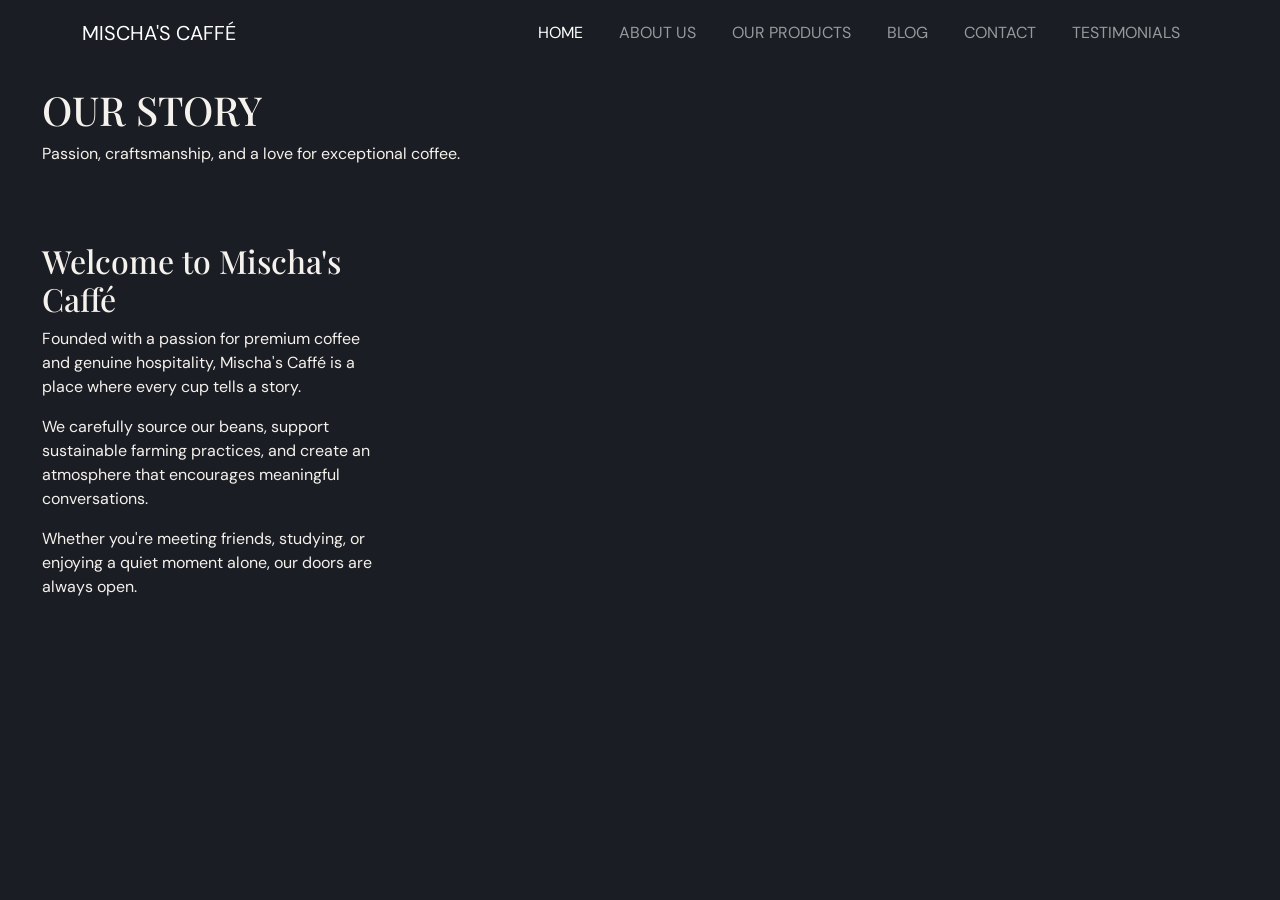
==== about.html @ a3e96513 "Added content to testimonials page" ====
<!DOCTYPE html>
<html lang="en">
    <head>
        <meta charset="UTF-8">
        <meta name="viewport" content="width=device-width, initial-scale=1.0">

        <link rel="preconnect" href="https://fonts.googleapis.com">
        <link rel="preconnect" href="https://fonts.gstatic.com" crossorigin>
        <link href="https://fonts.googleapis.com/css2?family=Playfair+Display:wght@400;500;600;700&family=DM+Sans:wght@300;400;500;700&display=swap" rel="stylesheet">

        <link href="https://cdn.jsdelivr.net/npm/bootstrap@5.3.7/dist/css/bootstrap.min.css" rel="stylesheet">

        <link rel="stylesheet" href="css/styles.css">

        <title>Mischa's Caffé</title>
    </head>
    <body>
        <nav class="navbar navbar-expand-lg navbar-dark">
            <div class="container">
                <a class="navbar-brand" href="index.html">MISCHA'S CAFFÉ</a>
                <button class="navbar-toggler" type="button" data-bs-toggle="collapse" data-bs-target="#navbarNav">
                    <span class="navbar-toggler-icon"></span>
                </button>

                <div class="collapse navbar-collapse" id="navbarNav">
                    <ul class="navbar-nav ms-auto">
                        <li class="toplinks">
                            <a class="nav-link active" href="index.html">HOME</a>
                        </li>
                        <li class="toplinks">
                            <a class="nav-link" href="about.html">ABOUT US</a>
                        </li>
                        <li class="toplinks">
                            <a class="nav-link" href="products.html">OUR PRODUCTS</a>
                        </li>
                        <li class="toplinks">
                            <a class="nav-link" href="blog.html">BLOG</a>
                        </li>
                        <li class="toplinks">
                            <a class="nav-link" href="contacts.html">CONTACT</a>
                        </li>
                        <li class="toplinks">
                            <a class="nav-link" href="testimonials.html".html">TESTIMONIALS</a>
                        </li>
                    </ul>
                </div>
            </div>
        </nav>

        <div class="about-hero">
                <div class="container">
                    <h1>OUR STORY</h1>
                    <p>
                        Passion, craftsmanship, and a love for exceptional coffee.
                    </p>
                </div>
        </div>
        <div class="about-content">
            <div class="container">
                <div class="row">
                    <div class="col-12 col-md-8 col-lg-6">
                        <h2>Welcome to Mischa's Caffé</h2>
                        <p>
                            Founded with a passion for premium coffee and genuine
                            hospitality, Mischa's Caffé is a place where every cup
                            tells a story.
                        </p>
                        <p>
                            We carefully source our beans, support sustainable
                            farming practices, and create an atmosphere that
                            encourages meaningful conversations.
                        </p>
                        <p>
                            Whether you're meeting friends, studying, or enjoying
                            a quiet moment alone, our doors are always open.
                        </p>
                    </div>            
                </div>      
            </div>
        </div>
        <script src="https://cdn.jsdelivr.net/npm/bootstrap@5.3.7/dist/js/bootstrap.bundle.min.js"></script>

        <script src="js/script.js"></script>
    </body>
    
</html>
---- css/styles.css ----
*{
    margin: 0;
    padding: 0;
    box-sizing: border-box;
}

body{
    min-height: 100vh;
    background-color: #1A1D23;
    margin: 0;
    font-family: "DM Sans", sans-serif;
    color: #F5F1EC;
}

h1, h2, h3, h4, h5, h6{
    font-family: "Playfair Display", serif;
}

.hero{
    min-height: 100vh;
    padding: 40px;
    display: flex;
    align-items: center;
}

.hero-content{
    position: relative;
    max-width: 650px;
    width: 100%;
    padding: 0 20px;
}

.hero-tagline{
    color: #D8BFAA;
    letter-spacing: 2px;
    font-size: clamp(0.8rem, 2vw, 0.9rem);
}

.hero-heading{
    font-size: clamp(2.2rem, 5vw, 4rem);
    margin: 20px 0;
    line-height: 1.2;
}

.hero-description{
    font-size: clamp(1rem, 2vw, 1.1rem);
    color: #d0d0d0;
    margin-bottom: 30px;
}

.hero-buttons .btn {
    margin-bottom: 10px;
}

.container{
    background: transparent;
}

.toplinks{
    margin: 5px 10px;
    display: inline-block;
}

.about-hero, .about-content, .contact-hero{
    width: 100%;
    max-width: 750px;
    position: relative;
    padding: 20px 20px 40px 20px;
}

.products-section{
    padding: 20px 0;
    background: transparent;
}

.section-title{
    text-align: center;
    margin-bottom: 60px;
    color: #D8BFAA;
}

.menu-card{
    background: #1A1D23;
    border-radius: 20px;
    overflow: hidden;
    transition: 0.3s;
    height: 100%;
}

.menu-card:hover{
    transform: translateY(-5px);
    box-shadow:
        0 10px 30px rgba(0,0,0,0.3);
}

.menu-card img{
    width: 100%;
    height: 180px;
    object-fit: cover;
}

.menu-card h3{
    padding: 15px 15px 5px;
    font-size: 1.2rem;
}

.menu-card p{
    padding: 0 15px;
    font-size: 0.9rem;
    color: #cfcfcf;
}

.menu-card span{
    display: block;
    padding: 15px;
    color: #D8BFAA;
    font-weight: 700;
}

@media(min-width: 768px){
    .hero-content{
        padding-left: 30px;
        padding-right: 0;
    }
    .about-hero, .about-content, .contact-hero{
        padding-left: 30px;
        padding-right: 0;
    }
}

@media(max-width: 991.98px){
    .navbar-collapse{
        background: rgba(0, 0, 0, 0.8);
        padding: 20px;
        border-radius: 8px;
        margin-top: 10px;
    }
    .toplinks{
        display: block;
        margin: 10px 0;
    }
}
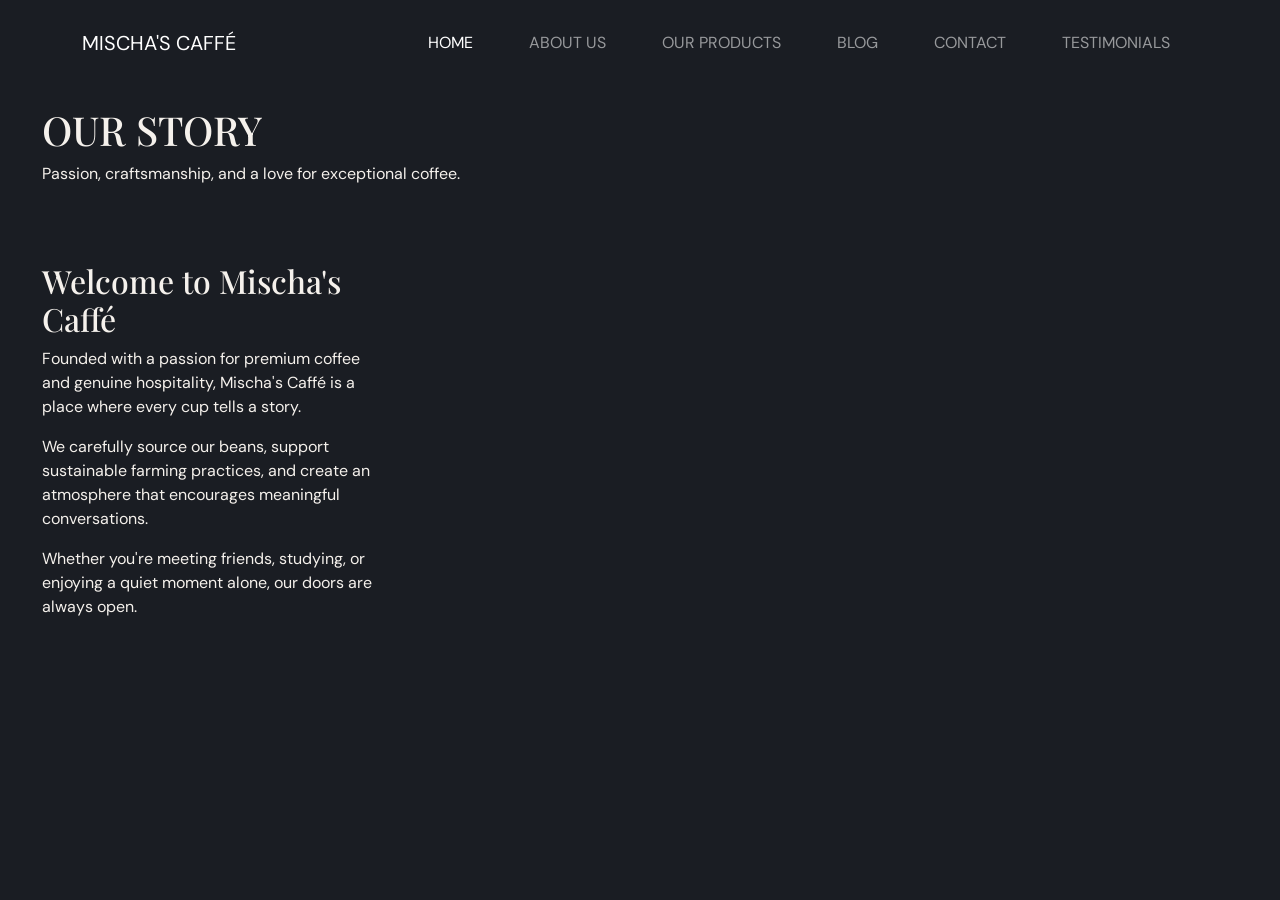
==== commit 490e7224: "Added favicon to each page and adjusted padding on some sections of product page" ====
--- a/about.html
+++ b/about.html
@@ -13,6 +13,7 @@
         <link rel="stylesheet" href="css/styles.css">
 
         <title>Mischa's Caffé</title>
+        <link rel="icon" type="image/x-icon" href="images/favicon.png">
     </head>
     <body>
         <nav class="navbar navbar-expand-lg navbar-dark">
--- a/css/styles.css
+++ b/css/styles.css
@@ -58,6 +58,7 @@
 
 .toplinks{
     margin: 5px 10px;
+    padding: 10px;
     display: inline-block;
 }
 
@@ -69,7 +70,7 @@
 }
 
 .products-section{
-    padding: 20px 0;
+    padding: 30px 0;
     background: transparent;
 }
 
@@ -140,3 +141,153 @@
         margin: 10px 0;
     }
 }
+
+.testimonials{
+    padding: 20px 0;
+    background: transparent;
+}
+
+.testimonials-image img{
+    display: flex;
+    justify-content: center;
+    width: 100%;
+    max-width: 320px;
+    height: 320px;
+    border-radius: 20px;
+    object-fit: cover;
+}
+
+.testimonials-image:hover{
+    transform: translateY(-5px);
+    box-shadow:
+        0 10px 30px rgba(0,0,0,0.3);
+}
+.testimonials-content:hover{
+    transform: translateY(-5px);
+    box-shadow:
+        0 10px 30px rgba(0,0,0,0.3);
+}
+
+.testimonials-content{
+    padding: 20px;
+}
+
+.testimonials-tag{
+    color: #D8BFAA;
+    letter-spacing: 2px;
+    font-size: 2rem;
+}
+
+.testimonials-content h2{
+    font-size:2.5rem;
+    margin:15px 0 25px;
+}
+
+.stars{
+    color:#D8BFAA;
+    font-size:1.3rem;
+    margin-bottom:20px;
+}
+
+.testimonial-text{
+    font-size:1.1rem;
+    line-height:1.8;
+    color:#d0d0d0;
+}
+
+.testimonials-content h5{
+    margin-top:25px;
+    margin-bottom:0;
+}
+
+.testimonials-content span{
+    color:#999;
+}
+
+.coffee-facts{
+    padding: 20px 0;
+    background: transparent;
+}
+
+.fact-item{
+    margin-bottom:20px;
+}
+
+.fact-image{
+    width:100%;
+    height:350px;
+    object-fit:cover;
+    border-radius:20px;
+    transition:0.3s;
+}
+
+.fact-image:hover{
+    transform:scale(1.03);
+}
+
+.fact-number{
+    color:#D8BFAA;
+    letter-spacing:2px;
+    font-size:0.9rem;
+}
+
+.fact-item h2{
+    font-size:2.8rem;
+    margin:15px 0;
+}
+
+.fact-item p{
+    font-size:1.1rem;
+    color:#d0d0d0;
+    line-height:1.8;
+}
+
+.contact-section{
+    padding:20px 0;
+}
+
+.section-tag{
+    color:#D8BFAA;
+    letter-spacing:2px;
+}
+
+.contact-info{
+    background:#1A1D23;
+    padding:30px;
+    border-radius:20px;
+}
+
+.contact-info h3{
+    margin-bottom:25px;
+}
+
+.contact-info p{
+    margin-bottom:20px;
+    color:#d0d0d0;
+}
+
+.contact-form .form-control{
+    background:#D8BFAA;
+    border:none;
+    color:white;
+    padding:15px;
+    border-radius:12px;
+}
+
+.contact-form .form-control:focus{
+    box-shadow:none;
+    border:1px solid #D8BFAA;
+}
+
+.submit-btn{
+    background:#D8BFAA;
+    color:#0F1115;
+    padding:8px 10px;
+    border:none;
+    border-radius:12px;
+    font-weight:700;
+}
+
+.submit-btn:hover{
+    background:#C8A991;
+}
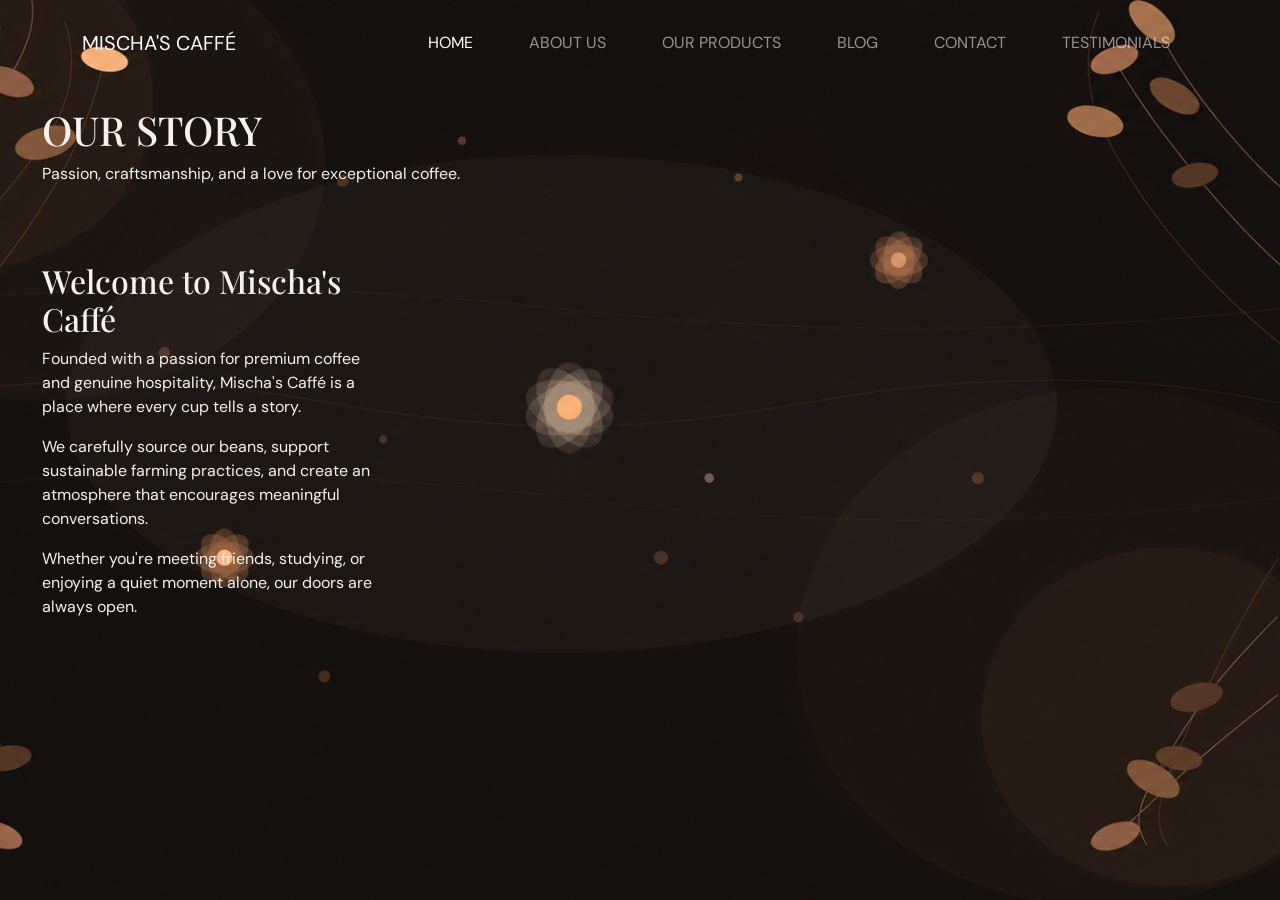
==== commit 39d47edc: "fixed a minor bug" ====
--- a/about.html
+++ b/about.html
@@ -41,7 +41,7 @@
                             <a class="nav-link" href="contacts.html">CONTACT</a>
                         </li>
                         <li class="toplinks">
-                            <a class="nav-link" href="testimonials.html".html">TESTIMONIALS</a>
+                            <a class="nav-link" href="testimonials.html">TESTIMONIALS</a>
                         </li>
                     </ul>
                 </div>
--- a/css/styles.css
+++ b/css/styles.css
@@ -6,7 +6,11 @@
 
 body{
     min-height: 100vh;
-    background-color: #1A1D23;
+    /*background-color: #1A1D23;*/
+    background-image: url("../images/desktop-background.png");
+    background-position: center;
+    background-repeat: no-repeat;
+    background-size: cover;
     margin: 0;
     font-family: "DM Sans", sans-serif;
     color: #F5F1EC;
@@ -60,6 +64,22 @@
     margin: 5px 10px;
     padding: 10px;
     display: inline-block;
+}
+
+.btn-primary{
+    background-color: #D8BFAA;
+    border-color: #D8BFAA;
+    color: #111;
+}
+
+.btn-primary:hover{
+    background-color: #C8A991;
+    border-color: #C8A991;
+    color: #111;
+}
+
+.btn-outline-light:hover{
+    color: #111;
 }
 
 .about-hero, .about-content, .contact-hero{
@@ -290,4 +310,10 @@
 
 .submit-btn:hover{
     background:#C8A991;
+}
+
+#errorMessage{
+    color: #ff6b6b;
+    margin-bottom: 15px;
+    font-weight: 500;
 }
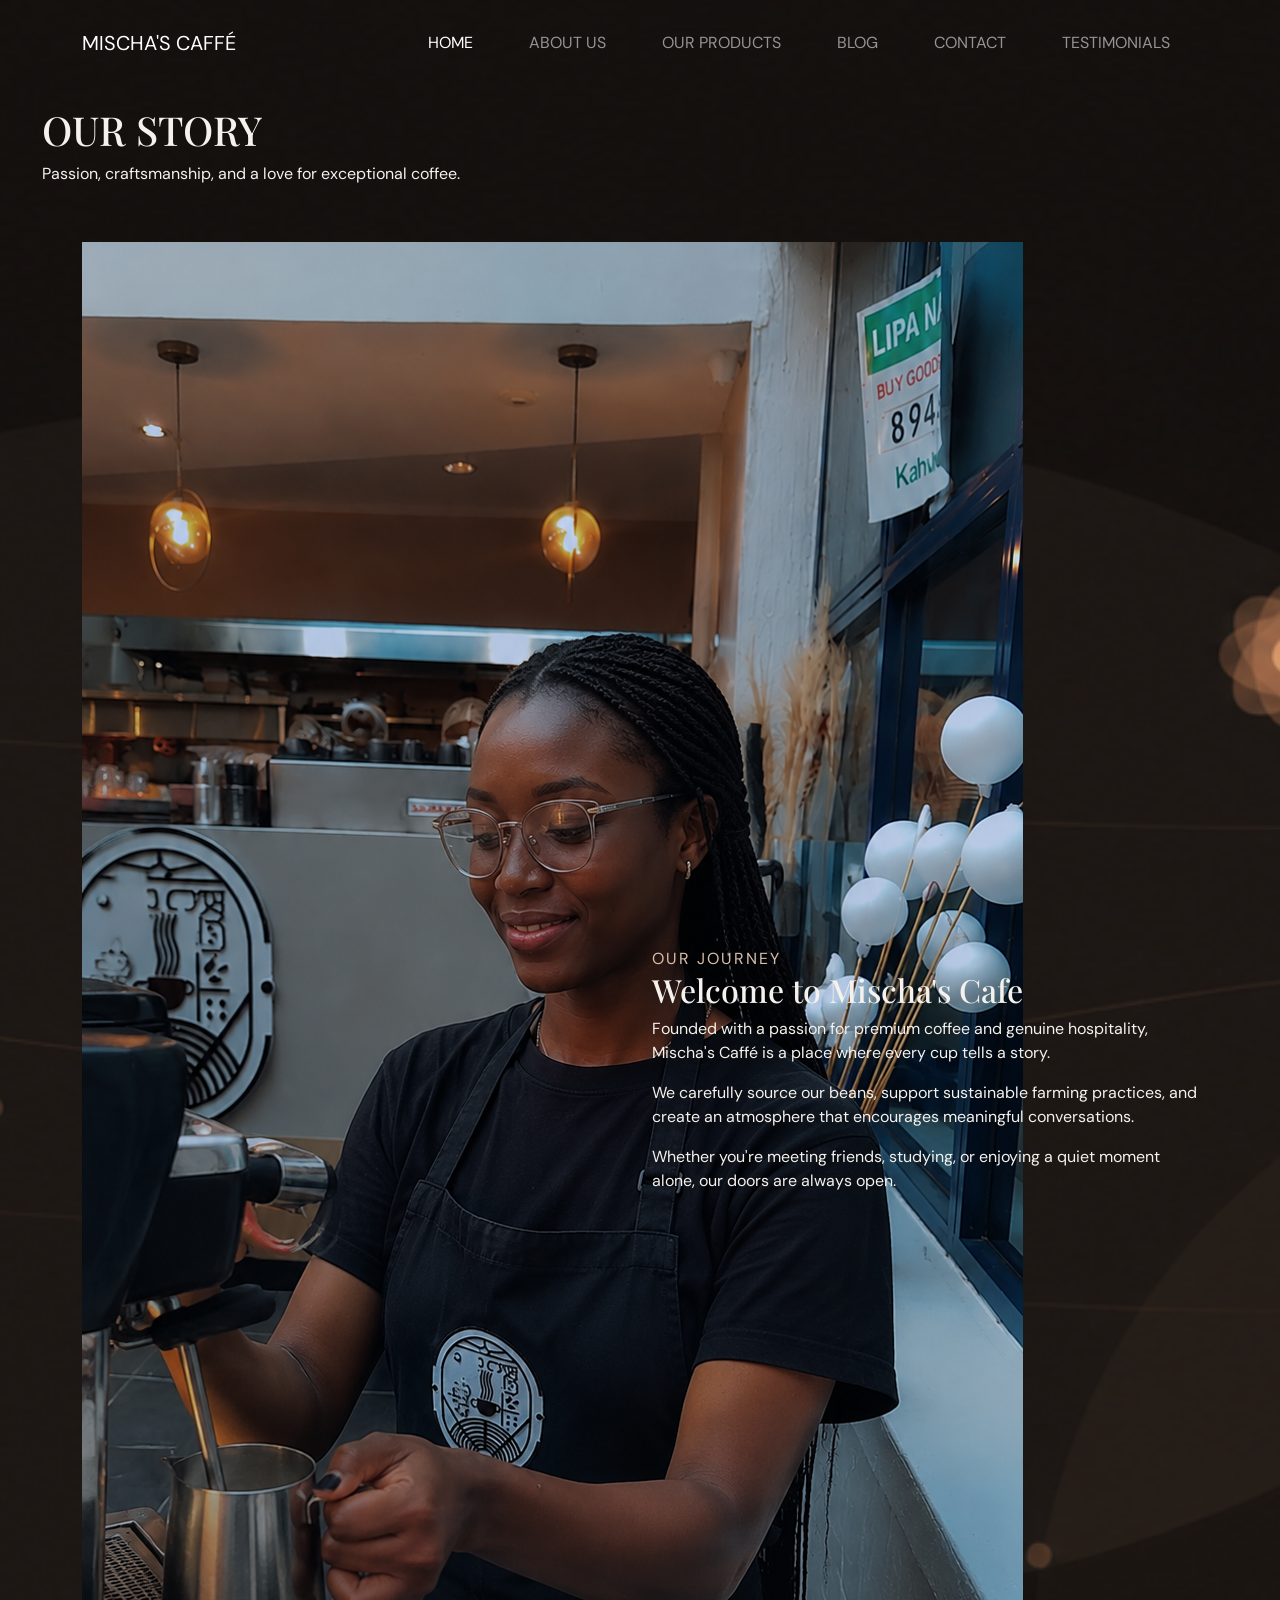
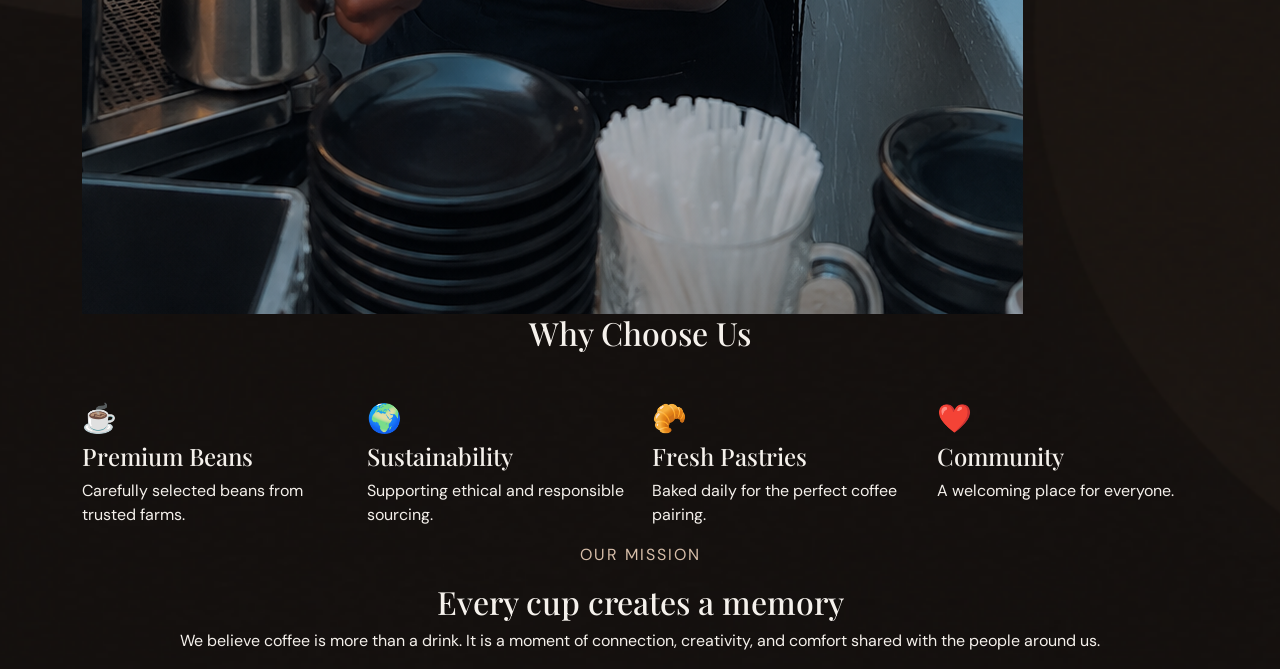
==== commit ee184d91: "Remade the about page" ====
--- a/about.html
+++ b/about.html
@@ -56,11 +56,17 @@
                     </p>
                 </div>
         </div>
-        <div class="about-content">
+        <section class="story-section">
             <div class="container">
-                <div class="row">
-                    <div class="col-12 col-md-8 col-lg-6">
-                        <h2>Welcome to Mischa's Caffé</h2>
+                <div class="row align-items-center">
+                    <div class="col-lg-6">
+                        <img src="images/barista.png" alt="Barista" class="image-fluid story-image">
+                    </div>
+                    <div class="col-lg-6">
+                        <span class="section-tag">
+                            OUR JOURNEY
+                        </span>
+                        <h2>Welcome to Mischa's Cafe</h2>
                         <p>
                             Founded with a passion for premium coffee and genuine
                             hospitality, Mischa's Caffé is a place where every cup
@@ -75,10 +81,56 @@
                             Whether you're meeting friends, studying, or enjoying
                             a quiet moment alone, our doors are always open.
                         </p>
-                    </div>            
-                </div>      
+                    </div>
+                </div>
             </div>
-        </div>
+        </section>
+        <section class="values-section">
+            <div class="container">
+                <h2 class="text-center mb-5">Why Choose Us</h2>
+                <div class="row g-4">
+                    <div class="col-md-6 col-lg-3">
+                        <div class="value-card">
+                            <h3>☕</h3>
+                            <h4>Premium Beans</h4>
+                            <p>Carefully selected beans from trusted farms.</p>
+                        </div>
+                    </div>
+                    <div class="col-md-6 col-lg-3">
+                        <div class="value-card">
+                            <h3>🌍</h3>
+                            <h4>Sustainability</h4>
+                            <p>Supporting ethical and responsible sourcing.</p>
+                        </div>
+                    </div>
+                    <div class="col-md-6 col-lg-3">
+                        <div class="value-card">
+                            <h3>🥐</h3>
+                            <h4>Fresh Pastries</h4>
+                            <p>Baked daily for the perfect coffee pairing.</p>
+                        </div>
+                    </div>
+                    <div class="col-md-6 col-lg-3">
+                        <div class="value-card">
+                            <h3>❤️</h3>
+                            <h4>Community</h4>
+                            <p>A welcoming place for everyone.</p>
+                        </div>
+                    </div>
+                </div>
+            </div>
+        </section>
+        <section class="mission-section">
+            <div class="container text-center">
+                <p class="section-tag">OUR MISSION</p>
+                <h2>Every cup creates a memory</h2>
+                <p class="mission-text">
+                    We believe coffee is more than a drink.
+                    It is a moment of connection, creativity,
+                    and comfort shared with the people around us.
+                </p>
+            </div>
+        </section>
         <script src="https://cdn.jsdelivr.net/npm/bootstrap@5.3.7/dist/js/bootstrap.bundle.min.js"></script>
 
         <script src="js/script.js"></script>
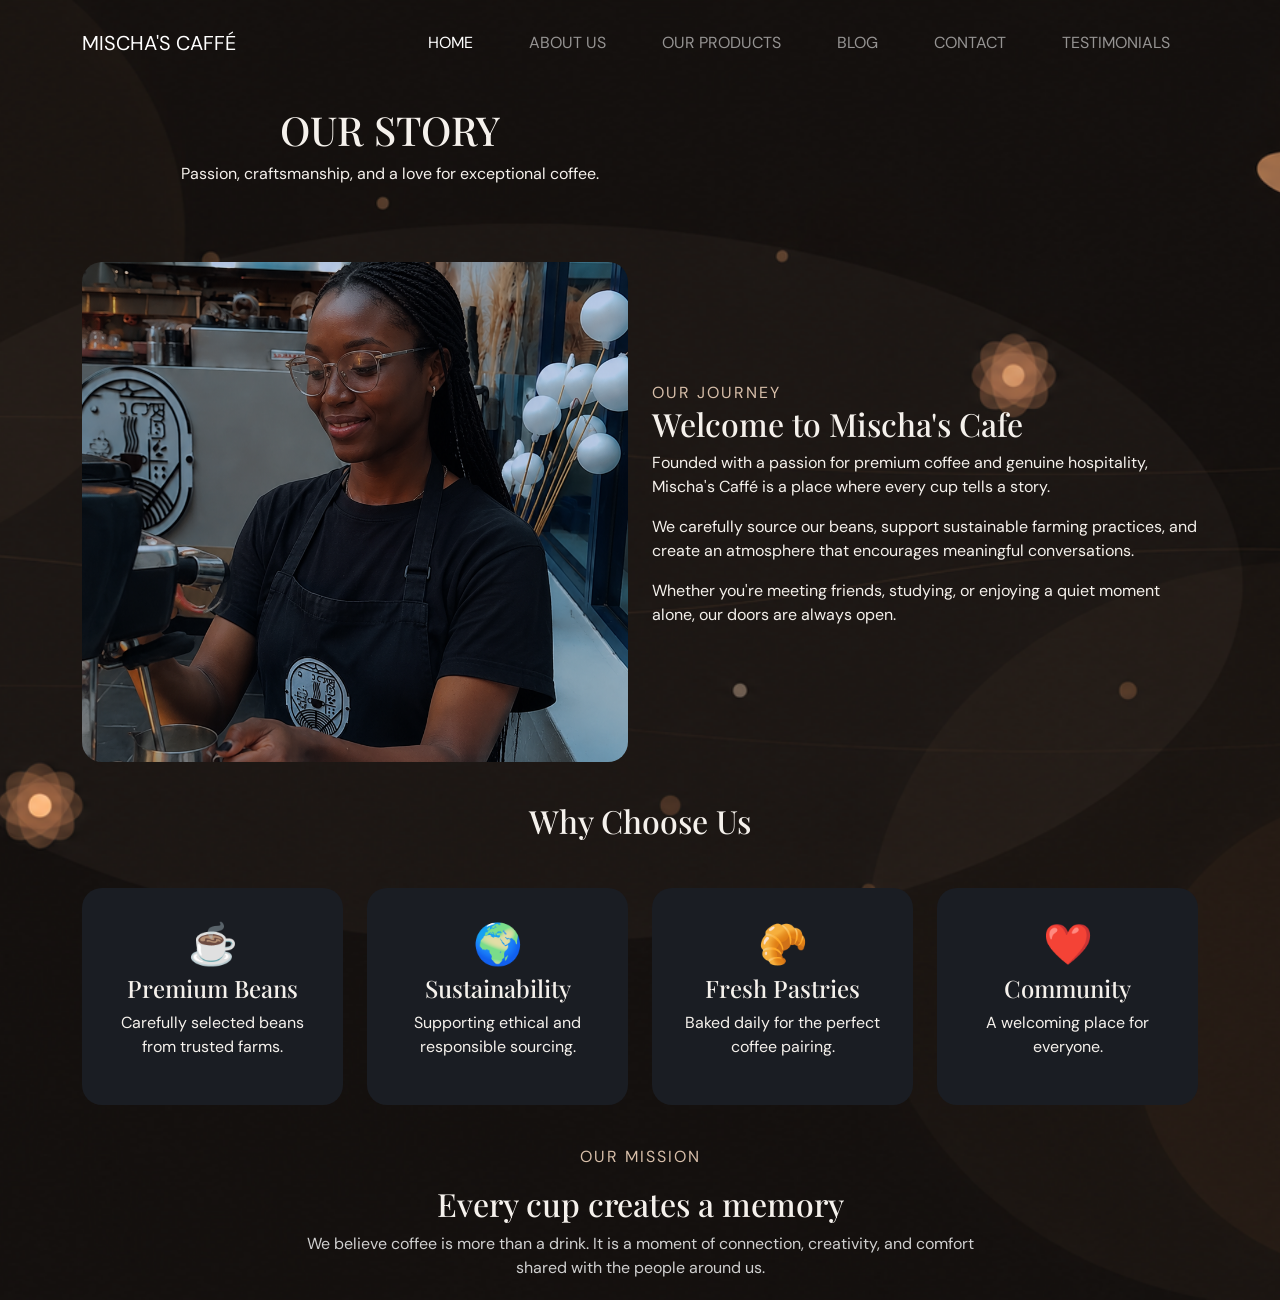
==== commit 2b16d5c8: "Styled new about page" ====
--- a/about.html
+++ b/about.html
@@ -49,7 +49,7 @@
         </nav>
 
         <div class="about-hero">
-                <div class="container">
+                <div class="container text-center">
                     <h1>OUR STORY</h1>
                     <p>
                         Passion, craftsmanship, and a love for exceptional coffee.
--- a/css/styles.css
+++ b/css/styles.css
@@ -82,7 +82,7 @@
     color: #111;
 }
 
-.about-hero, .about-content, .contact-hero{
+.about-hero, .contact-hero{
     width: 100%;
     max-width: 750px;
     position: relative;
@@ -143,7 +143,7 @@
         padding-left: 30px;
         padding-right: 0;
     }
-    .about-hero, .about-content, .contact-hero{
+    .about-hero, .contact-hero{
         padding-left: 30px;
         padding-right: 0;
     }
@@ -316,4 +316,48 @@
     color: #ff6b6b;
     margin-bottom: 15px;
     font-weight: 500;
-}+}
+
+.story-section{
+    padding:20px 0;
+}
+
+.story-image{
+    width:100%;
+    height:500px;
+    object-fit:cover;
+    border-radius:20px;
+}
+
+.values-section{
+    padding:20px 0;
+}
+
+.value-card{
+    background:#1A1D23;
+    padding:30px;
+    text-align:center;
+    border-radius:20px;
+    height:100%;
+    transition:0.3s;
+}
+
+.value-card:hover{
+    transform:translateY(-5px);
+}
+
+.value-card h3{
+    font-size:2.5rem;
+}
+
+.mission-section{
+    padding:20px 0;
+}
+
+.mission-text{
+    max-width:700px;
+    margin:auto;
+    color:#d0d0d0;
+}
+
+
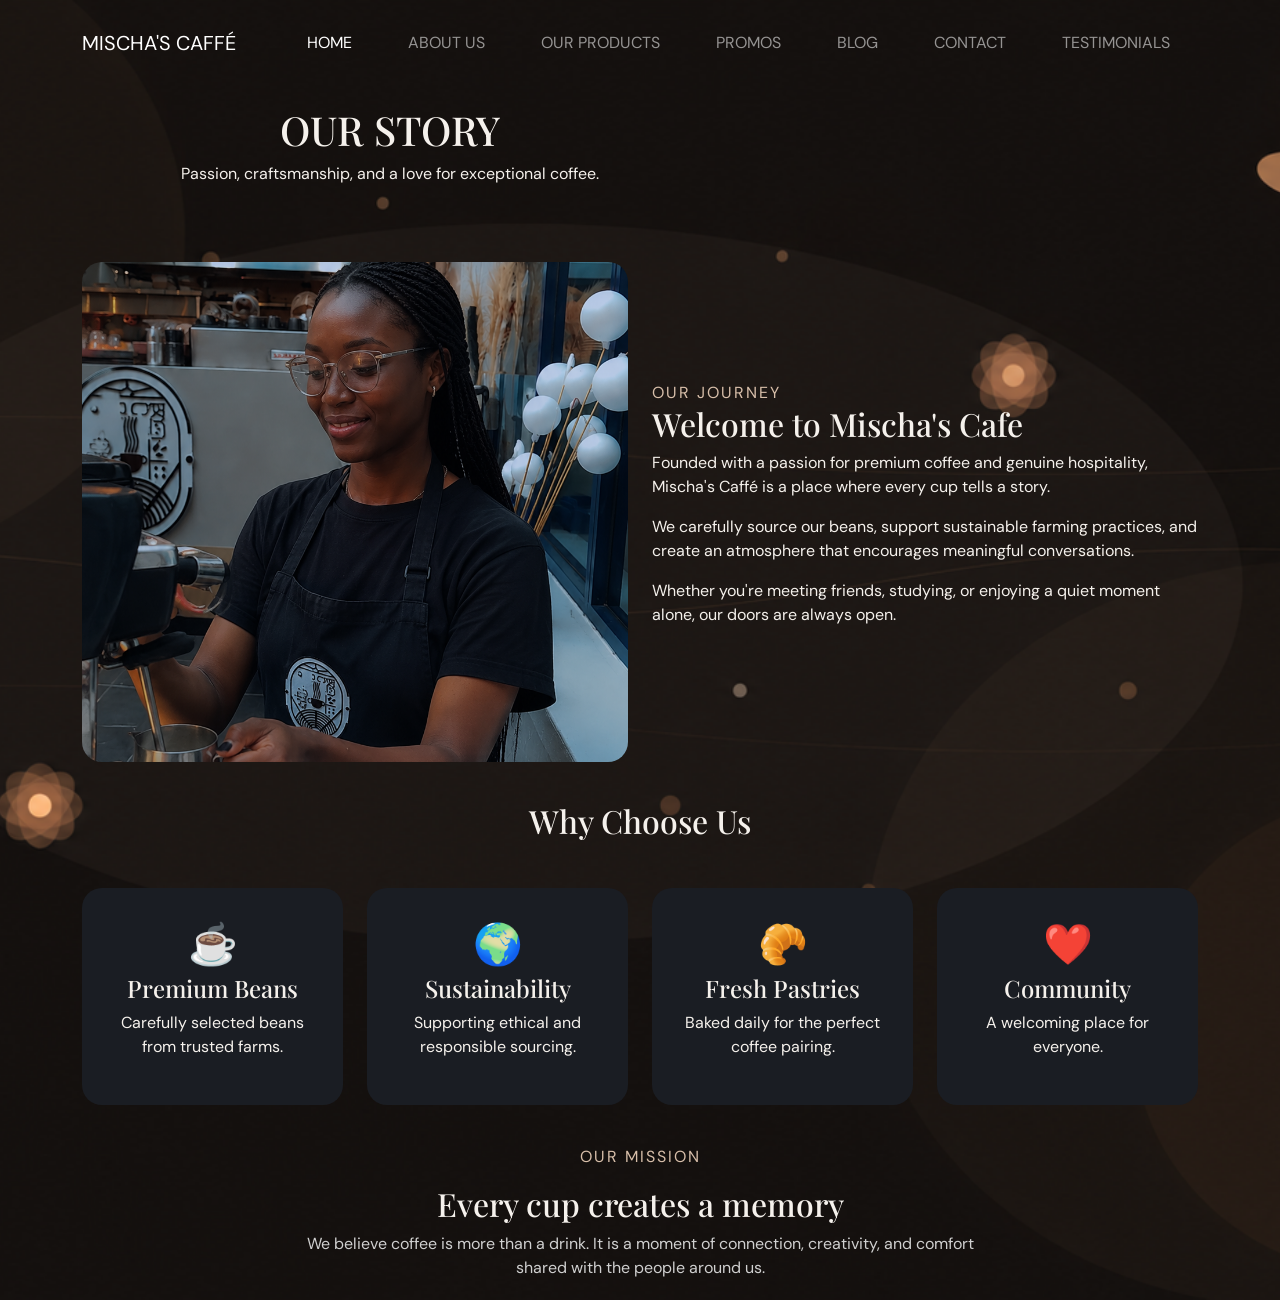
==== commit 4ec77b37: "Added promos page to all pages" ====
--- a/about.html
+++ b/about.html
@@ -33,6 +33,9 @@
                         </li>
                         <li class="toplinks">
                             <a class="nav-link" href="products.html">OUR PRODUCTS</a>
+                        </li>
+                        <li class="toplinks">
+                            <a class="nav-link" href="promos.html">PROMOS</a>
                         </li>
                         <li class="toplinks">
                             <a class="nav-link" href="blog.html">BLOG</a>
--- a/css/styles.css
+++ b/css/styles.css
@@ -110,8 +110,7 @@
 
 .menu-card:hover{
     transform: translateY(-5px);
-    box-shadow:
-        0 10px 30px rgba(0,0,0,0.3);
+    box-shadow: 0 10px 30px rgba(0,0,0,0.3);
 }
 
 .menu-card img{
@@ -360,4 +359,82 @@
     color:#d0d0d0;
 }
 
-
+.offers-hero{
+    padding:30px 0 80px;
+    text-align:center;
+}
+
+.offers-hero h1{
+    font-size:4rem;
+    margin:20px 0;
+}
+
+.hero-subtitle{
+    max-width:700px;
+    margin:auto;
+    color:#d0d0d0;
+}
+
+.featured-offer{
+    padding: 15px 0;
+}
+
+.featured-image{
+    width:100%;
+    height:450px;
+    object-fit:cover;
+    border-radius:20px;
+}
+
+.weekly-offers{
+    padding:20px 0;
+}
+
+.offer-card{
+    background:#1A1D23;
+    border-radius:20px;
+    overflow:hidden;
+    box-shadow:0 8px 20px rgba(0,0,0,0.25);
+    transition:transform .3s ease, box-shadow .3s ease;
+}
+
+.offer-card:hover{
+    transform:translateY(-8px);
+    box-shadow:0 12px 30px rgba(0,0,0,0.35);
+}
+
+.offer-card img{
+    width:100%;
+    height:220px;
+    object-fit:cover;
+}
+
+.offer-card h4{
+    margin-top:20px;
+}
+
+.offer-card p{
+    margin:15px;
+    color:#d0d0d0;
+}
+
+.offer-card span{
+    display:block;
+    margin-bottom:20px;
+    color:#D8BFAA;
+    font-weight:600;
+}
+
+.loyalty{
+    padding: 20px 0;
+    text-align:center;
+}
+
+.loyalty h2{
+    margin:20px 0;
+}
+
+.loyalty p{
+    color:#d0d0d0;
+    font-size:1.2rem;
+}
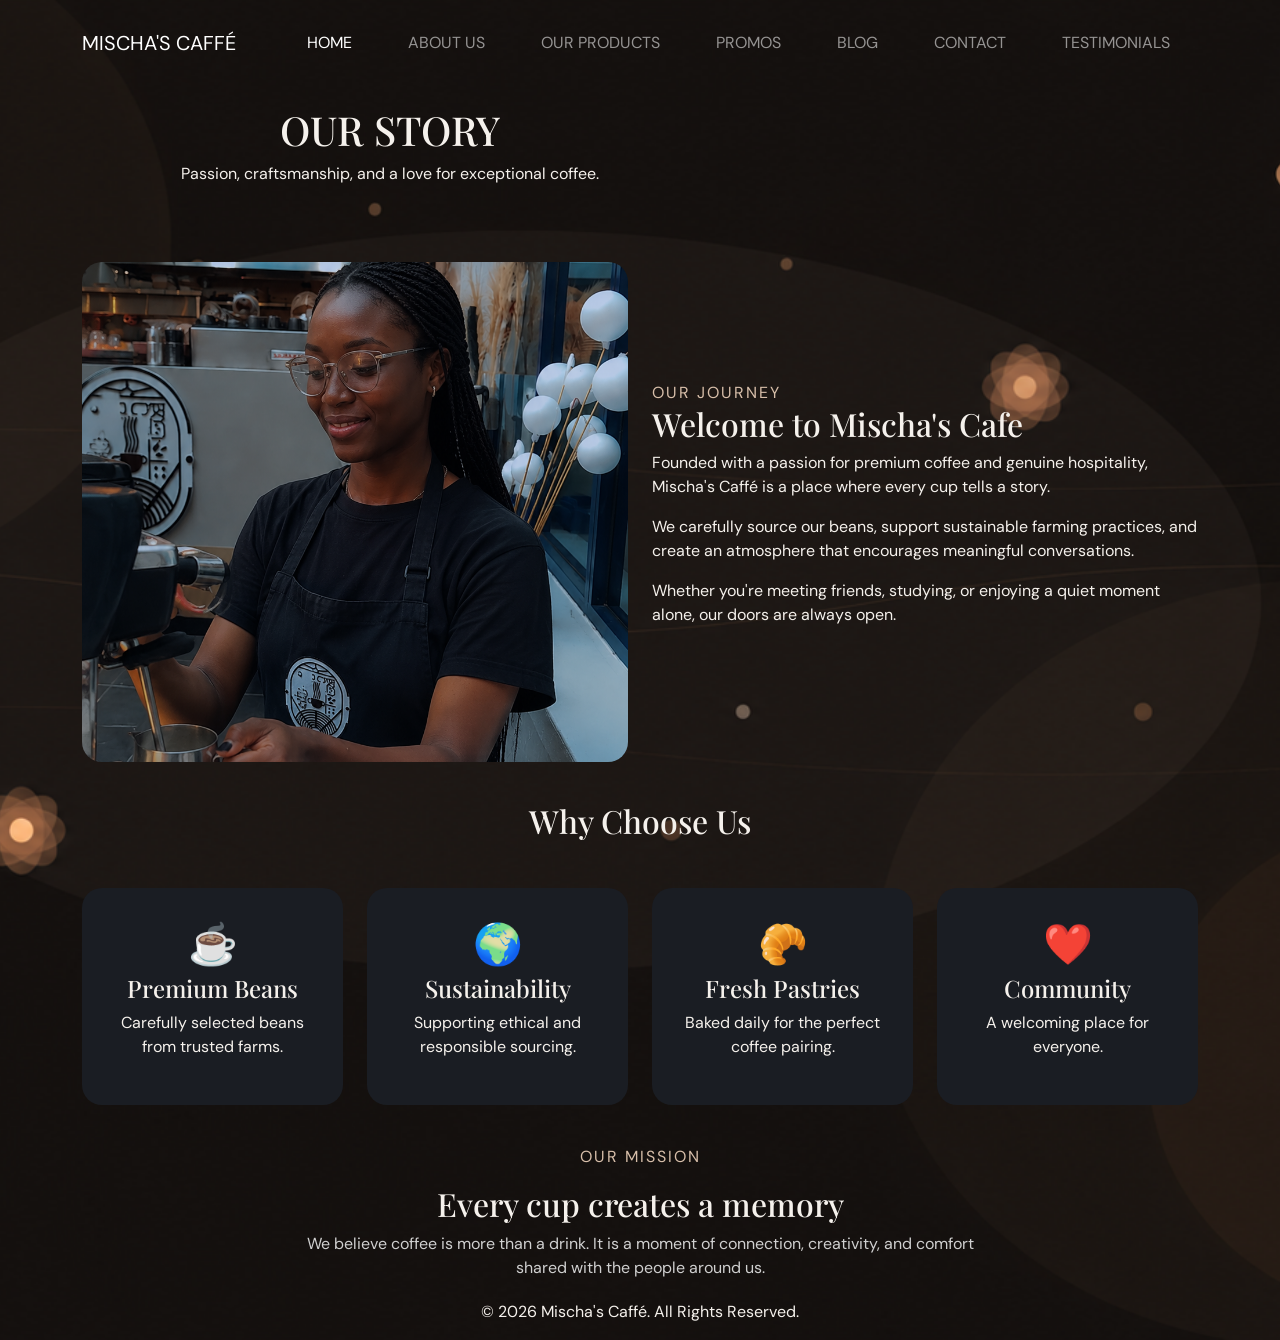
==== commit 58076765: "Added footer to each page and added current year to the footer using javascript" ====
--- a/about.html
+++ b/about.html
@@ -134,6 +134,13 @@
                 </p>
             </div>
         </section>
+        <footer class="footer">
+            <div class="container text-center">
+                <p>
+                    © <span id="year"></span> Mischa's Caffé. All Rights Reserved.
+                </p>
+            </div>
+        </footer>
         <script src="https://cdn.jsdelivr.net/npm/bootstrap@5.3.7/dist/js/bootstrap.bundle.min.js"></script>
 
         <script src="js/script.js"></script>
--- a/css/styles.css
+++ b/css/styles.css
@@ -437,4 +437,39 @@
 .loyalty p{
     color:#d0d0d0;
     font-size:1.2rem;
+}
+
+.coffee-section{
+    padding: 20px;
+}
+
+.tea-section{
+    padding: 20px;
+}
+.collection-card{
+    background:#1A1D23;
+    border-radius:20px;
+    overflow:hidden;
+    text-align:center;
+    height:100%;
+    transition:.3s;
+}
+
+.collection-card img{
+    width:100%;
+    height:250px;
+    object-fit:cover;
+}
+
+.collection-card:hover{
+    transform:translateY(-8px);
+}
+
+.collection-card h4{
+    margin:20px 0 10px;
+}
+
+.collection-card p{
+    padding:0 20px 20px;
+    color:#d0d0d0;
 }
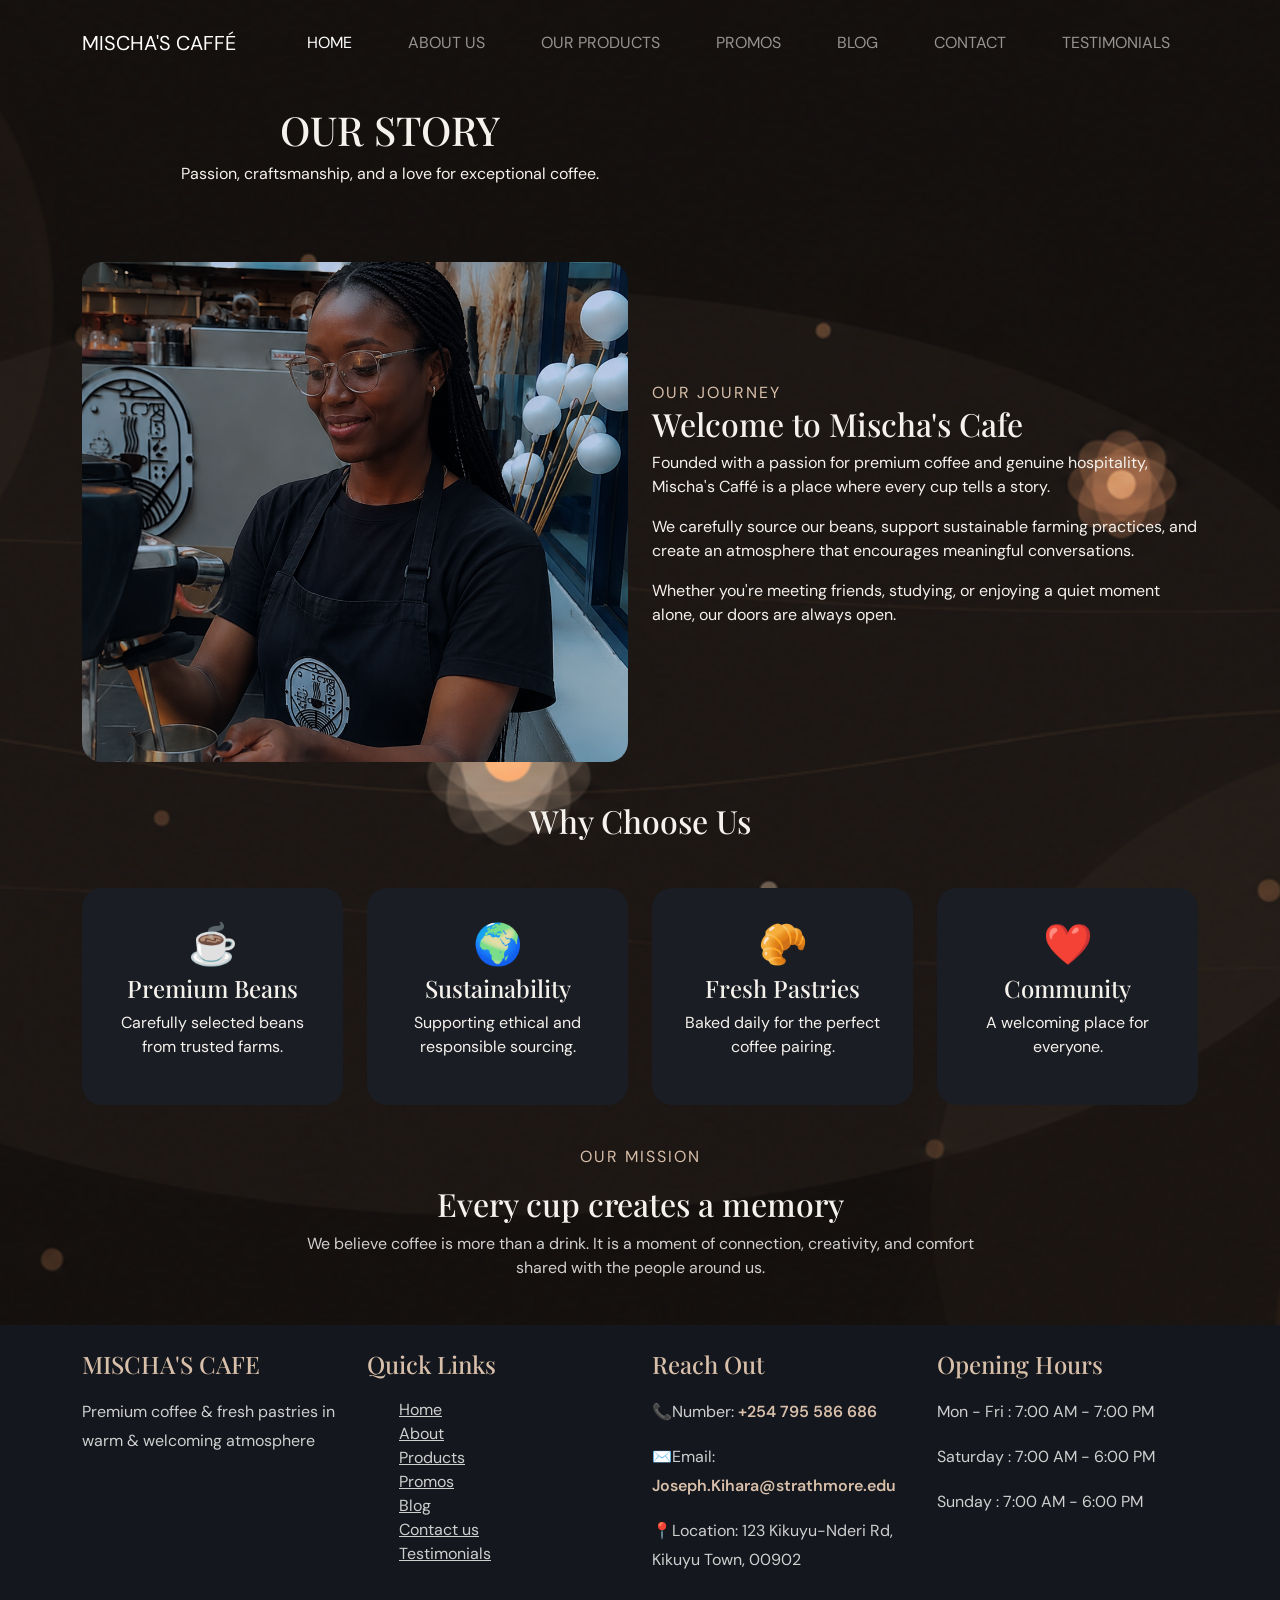
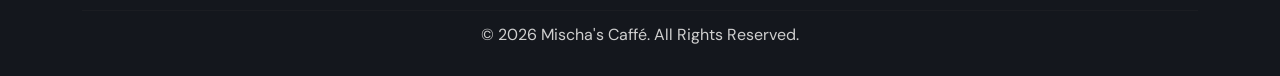
==== commit 93dbe866: "Added modifed footer to other pages" ====
--- a/about.html
+++ b/about.html
@@ -135,10 +135,43 @@
             </div>
         </section>
         <footer class="footer">
-            <div class="container text-center">
-                <p>
-                    © <span id="year"></span> Mischa's Caffé. All Rights Reserved.
-                </p>
+            <div class="container">
+                <div class="row gy-4">
+                    <div class="col-md-6 col-lg-3">
+                        <h4>MISCHA'S CAFE</h4>
+                        <p>Premium coffee & fresh pastries in warm & welcoming atmosphere</p>
+                    </div>
+                    <div class="col-md-6 col-lg-3">
+                        <h4>Quick Links</h4>
+                        <ul class="footer-links">
+                            <li><a href="index.html">Home</a></li>
+                            <li><a href="about.html">About</a></li>
+                            <li><a href="products.html">Products</a></li>
+                            <li><a href="promos.html">Promos</a></li>
+                            <li><a href="blog.html">Blog</a></li>
+                            <li><a href="contacts.html">Contact us</a></li>
+                            <li><a href="testimonials.html">Testimonials</a></li>
+                        </ul>
+                    </div>
+                    <div class="col-md-6 col-lg-3">
+                        <h4>Reach Out</h4>
+                        <p>📞Number: <span id="phoneNumber" class="copy-text"> +254 795 586 686</span></p>
+                        <p>✉️Email: <span id="emailAddress" class="copy-text"> Joseph.Kihara@strathmore.edu</span></p>
+                        <p>📍Location: 123 Kikuyu-Nderi Rd, Kikuyu Town, 00902</p>
+                    </div>
+                    <div class="col-md-6 col-lg-3">
+                        <h4>Opening Hours</h4>
+                        <p>Mon - Fri : 7:00 AM - 7:00 PM</p>
+                        <p>Saturday : 7:00 AM - 6:00 PM</p>
+                        <p>Sunday : 7:00 AM - 6:00 PM</p>
+                    </div>
+                </div>
+                <hr>
+                <div class="footer-bottom text-center">
+                    <p>
+                        © <span id="year"></span> Mischa's Caffé. All Rights Reserved.
+                    </p>
+                </div>
             </div>
         </footer>
         <script src="https://cdn.jsdelivr.net/npm/bootstrap@5.3.7/dist/js/bootstrap.bundle.min.js"></script>
--- a/css/styles.css
+++ b/css/styles.css
@@ -274,6 +274,7 @@
     background:#1A1D23;
     padding:30px;
     border-radius:20px;
+    width: 300px;
 }
 
 .contact-info h3{
@@ -283,6 +284,18 @@
 .contact-info p{
     margin-bottom:20px;
     color:#d0d0d0;
+}
+
+.copy-text{
+    color:#D8BFAA;
+    cursor:pointer;
+    transition:0.3s;
+    font-weight:600;
+}
+
+.copy-text:hover{
+    color:#F5F1EC;
+    text-decoration:underline;
 }
 
 .contact-form .form-control{
@@ -472,4 +485,46 @@
 .collection-card p{
     padding:0 20px 20px;
     color:#d0d0d0;
+}
+
+.footer{
+    background-color: #14171D;
+    padding: 25px 0 10px;
+    margin-top: 25px;
+}
+
+.footer h4{
+    font-family: "Playfair Display", serif;
+    color: #D8BFAA;
+    margin-bottom: 20px;
+}
+
+.footer p{
+    color: #cfcfcf;
+    line-height: 1.8;
+}
+
+.footer-links li{
+    list-style: none;
+    padding: 0;
+}
+
+.footer-links a{
+    color: #cfcfcf;
+    text-decoration: underline;
+    transition: .3s;
+}
+
+.footer-links a:hover{
+    color: #D8BFAA;
+    padding-left: 6px;
+}
+
+.footer hr{
+    border-color: #333;
+    margin: 20px 0 10px;
+}
+
+.footer-bottom{
+    color: #999;
 }
